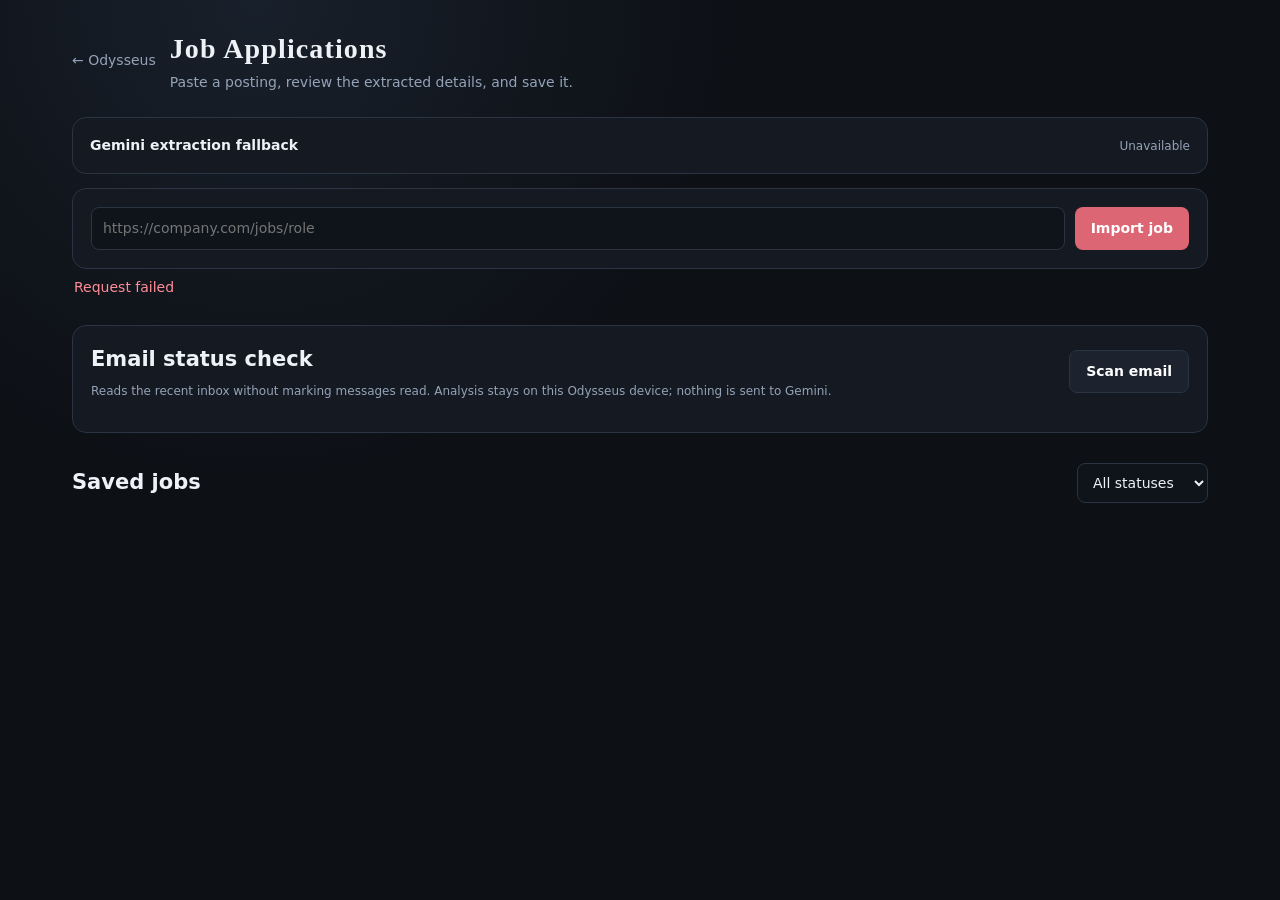
==== static/jobs.html @ eb2e96d6 "initial" ====
<!doctype html>
<html lang="en">
<head>
  <meta charset="utf-8">
  <meta name="viewport" content="width=device-width,initial-scale=1">
  <title>Jobs — Odysseus</title>
  <style>
    :root{color-scheme:dark;--bg:#0d1015;--panel:#151a22;--panel2:#1c232e;--line:#2a3442;--text:#eef2f7;--muted:#94a3b8;--accent:#dc6673;--good:#58b88b}
    *{box-sizing:border-box}body{margin:0;background:radial-gradient(circle at 20% 0,#18202b 0,transparent 35%),var(--bg);color:var(--text);font:14px/1.5 ui-sans-serif,system-ui,sans-serif;min-height:100vh}
    button,input,textarea,select{font:inherit}a{color:inherit}.shell{max-width:1180px;margin:auto;padding:28px 22px 64px}.top{display:flex;align-items:center;gap:14px;margin-bottom:24px}.back{color:var(--muted);text-decoration:none}.top h1{font-family:Georgia,serif;letter-spacing:.04em;margin:0}.top p{margin:2px 0 0;color:var(--muted)}
    .scraper,.editor,.job-card,.ai-panel,.mail-panel,.mail-card{background:rgba(21,26,34,.96);border:1px solid var(--line);border-radius:14px}.scraper{padding:18px;display:flex;gap:10px}.scraper input{flex:1}.field,input,textarea,select{width:100%;background:#0f141b;border:1px solid var(--line);color:var(--text);border-radius:8px;padding:10px 11px}textarea{min-height:150px;resize:vertical}.btn{border:0;border-radius:8px;padding:10px 16px;background:var(--accent);color:#fff;font-weight:700;cursor:pointer}.btn.secondary{background:var(--panel2);border:1px solid var(--line)}.btn:disabled{opacity:.55;cursor:wait}.message{min-height:24px;margin:8px 2px;color:var(--muted)}.message.error{color:#ff8d98}.message.ok{color:var(--good)}
    .editor{display:none;padding:20px;margin:18px 0}.editor.open{display:block}.grid{display:grid;grid-template-columns:repeat(2,minmax(0,1fr));gap:14px}.wide{grid-column:1/-1}label{display:block;color:var(--muted);font-size:12px;margin-bottom:5px}.actions{display:flex;gap:9px;justify-content:flex-end;margin-top:16px}.toolbar{display:flex;align-items:center;justify-content:space-between;margin:30px 0 12px}.toolbar h2{margin:0}.filters{display:flex;gap:8px}.filters select{width:auto}.jobs{display:grid;grid-template-columns:repeat(auto-fill,minmax(310px,1fr));gap:14px}.job-card{padding:17px}.job-card h3{margin:0 0 3px;font-size:17px}.company{color:#f3a0a9;font-weight:650}.meta{color:var(--muted);margin:9px 0;min-height:21px}.badge{display:inline-block;border:1px solid var(--line);border-radius:999px;padding:3px 8px;font-size:11px;text-transform:capitalize}.job-actions{display:flex;gap:10px;margin-top:14px}.job-actions a,.job-actions button{color:var(--muted);background:none;border:0;padding:0;cursor:pointer;text-decoration:none}.empty{color:var(--muted);padding:24px 0}.review{font-size:12px;color:#f2c96d;margin-top:10px}
    .ai-panel{padding:17px;margin-bottom:14px}.ai-panel summary{cursor:pointer;font-weight:700;list-style:none;display:flex;justify-content:space-between;align-items:center}.ai-panel summary::-webkit-details-marker{display:none}.ai-settings{margin-top:16px}.toggle-row{display:flex;align-items:center;gap:9px;margin-bottom:14px;color:var(--text)}.toggle-row input{width:auto}.key-row{display:grid;grid-template-columns:1fr auto;gap:9px}.hint{font-size:12px;color:var(--muted);margin:6px 0 0}.ai-status{font-size:12px;color:var(--muted);font-weight:400}.ai-actions{display:flex;gap:9px;justify-content:flex-end;margin-top:14px}
    .mail-panel{padding:18px;margin-top:24px}.mail-head{display:flex;align-items:center;justify-content:space-between;gap:12px}.mail-head h2{margin:0}.mail-list{display:grid;gap:10px;margin-top:14px}.mail-card{padding:15px;background:#10161e}.mail-card h3{font-size:15px;margin:0 0 3px}.mail-subject{color:var(--muted);font-size:12px}.mail-evidence{margin:10px 0;color:#d9e0ea}.mail-actions{display:flex;align-items:center;gap:9px}.mail-actions .badge{margin-right:auto}.privacy{color:var(--muted);font-size:12px;margin:6px 0 0}
    @media(max-width:700px){.scraper{flex-direction:column}.grid{grid-template-columns:1fr}.wide{grid-column:auto}.toolbar{align-items:flex-start;gap:10px;flex-direction:column}}
  </style>
</head>
<body>
  <main class="shell">
    <header class="top"><a class="back" href="/">← Odysseus</a><div><h1>Job Applications</h1><p>Paste a posting, review the extracted details, and save it.</p></div></header>
    <details class="ai-panel" id="ai-panel">
      <summary><span>Gemini extraction fallback</span><span class="ai-status" id="ai-status">Loading…</span></summary>
      <div class="ai-settings">
        <label class="toggle-row"><input type="checkbox" id="ai-enabled">Use Gemini for every job import (required)</label>
        <div class="grid">
          <div><label for="ai-model">Gemini model</label><input id="ai-model" value="gemini-2.5-flash-lite" autocomplete="off"></div>
          <div><label for="ai-key">API key</label><div class="key-row"><input id="ai-key" type="password" placeholder="Paste a new key" autocomplete="new-password"><button class="btn secondary" type="button" id="remove-ai-key">Remove</button></div><p class="hint" id="ai-key-hint">The key is encrypted on this Odysseus installation and is never shown again.</p></div>
        </div>
        <p class="hint">Only public job-page text is sent to Google. Your saved jobs, notes, email, and résumé are not included.</p>
        <div class="ai-actions"><button class="btn secondary" type="button" id="test-ai">Test connection</button><button class="btn" type="button" id="save-ai">Save AI settings</button></div>
      </div>
    </details>
    <section class="scraper" aria-label="Import a job posting">
      <input id="job-url" type="url" placeholder="https://company.com/jobs/role" autocomplete="url">
      <button class="btn" id="scrape-btn">Import job</button>
    </section>
    <div class="message" id="message" role="status" aria-live="polite"></div>
    <form class="editor" id="job-form">
      <input type="hidden" id="job-id">
      <div class="grid">
        <div><label for="external-job-id">Job ID / Requisition ID</label><input id="external-job-id"></div>
        <div><label for="company">Company</label><input id="company" required></div>
        <div><label for="title">Position</label><input id="title" required></div>
        <div><label for="location">Location</label><input id="location"></div>
        <div><label for="employment-type">Employment type</label><input id="employment-type"></div>
        <div><label for="salary">Salary</label><input id="salary"></div>
        <div><label for="status">Status</label><select id="status"><option value="saved">Saved</option><option value="applied">Applied</option><option value="interviewing">Interviewing</option><option value="offer">Offer</option><option value="rejected">Rejected</option><option value="withdrawn">Withdrawn</option></select></div>
        <div><label for="posted-at">Posted</label><input id="posted-at"></div>
        <div><label for="applied-at">Date applied</label><input id="applied-at" type="date"></div>
        <div class="wide"><label for="apply-url">Application link</label><input id="apply-url" type="url"></div>
        <div class="wide"><label for="description">Job description</label><textarea id="description"></textarea></div>
        <div class="wide"><label for="notes">Notes</label><textarea id="notes" style="min-height:80px"></textarea></div>
      </div>
      <div class="review">Review these fields before saving—job sites can publish incomplete or outdated metadata.</div>
      <div class="actions"><button type="button" class="btn secondary" id="cancel-btn">Cancel</button><button class="btn" type="submit">Save application</button></div>
    </form>
    <section class="mail-panel" aria-labelledby="mail-title">
      <div class="mail-head"><div><h2 id="mail-title">Email status check</h2><p class="privacy">Reads the recent inbox without marking messages read. Analysis stays on this Odysseus device; nothing is sent to Gemini.</p></div><button class="btn secondary" type="button" id="scan-email">Scan email</button></div>
      <div class="mail-list" id="mail-suggestions"></div>
    </section>
    <div class="toolbar"><h2>Saved jobs</h2><div class="filters"><select id="status-filter"><option value="">All statuses</option><option value="saved">Saved</option><option value="applied">Applied</option><option value="interviewing">Interviewing</option><option value="offer">Offer</option><option value="rejected">Rejected</option><option value="withdrawn">Withdrawn</option></select></div></div>
    <section class="jobs" id="jobs"></section>
  </main>
  <script type="module" src="/static/js/jobs.js"></script>
</body>
</html>
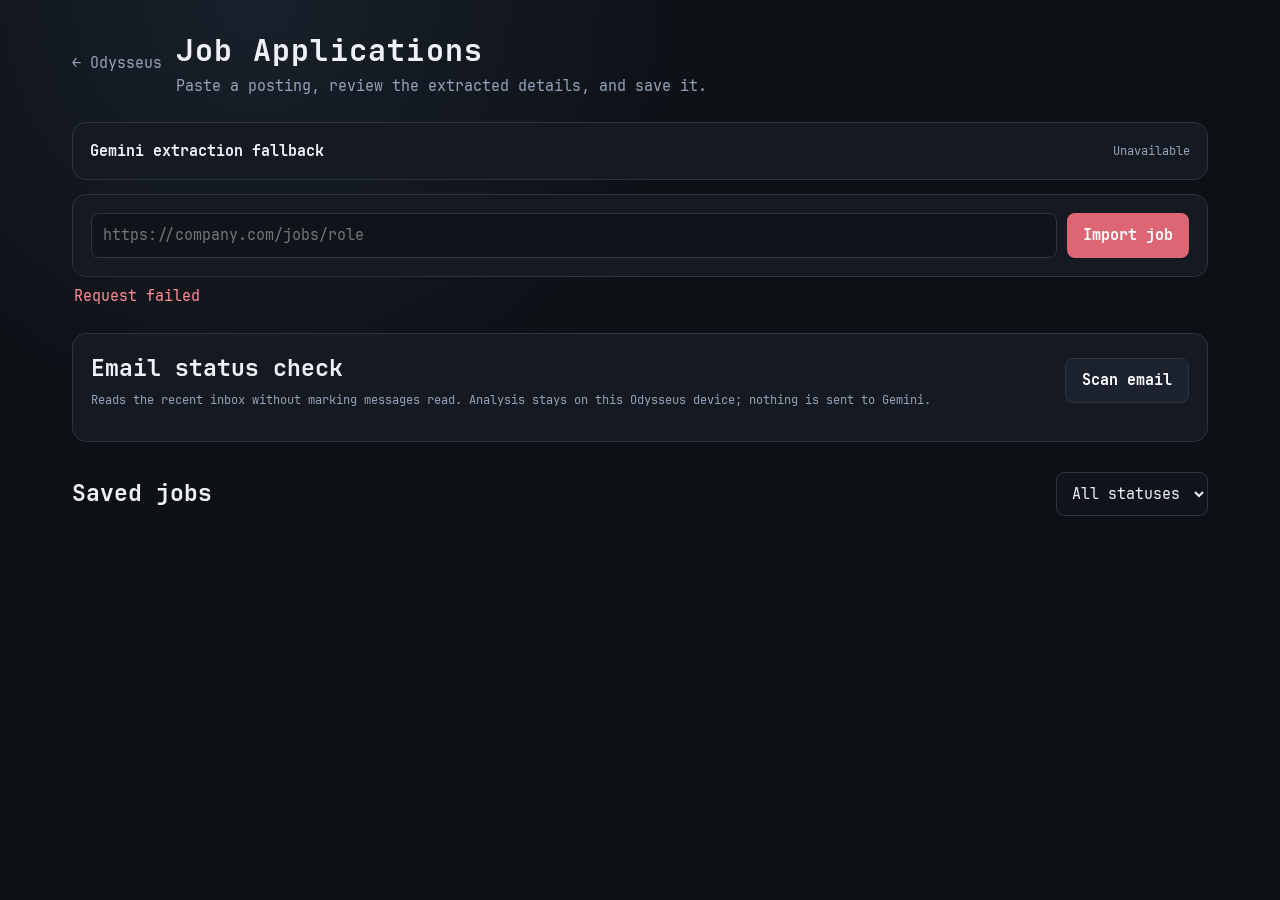
==== commit 7671cce9: "ui: enlarge typography and tool modals" ====
--- a/static/jobs.html
+++ b/static/jobs.html
@@ -4,6 +4,7 @@
   <meta charset="utf-8">
   <meta name="viewport" content="width=device-width,initial-scale=1">
   <title>Jobs — Odysseus</title>
+  <script nonce="{{CSP_NONCE}}">try { document.documentElement.classList.toggle('theme-monochrome', JSON.parse(localStorage.getItem('odysseus-theme') || 'null')?.name === 'monochrome'); } catch (_) {}</script>
   <style>
     :root{color-scheme:dark;--bg:#0d1015;--panel:#151a22;--panel2:#1c232e;--line:#2a3442;--text:#eef2f7;--muted:#94a3b8;--accent:#dc6673;--good:#58b88b}
     *{box-sizing:border-box}body{margin:0;background:radial-gradient(circle at 20% 0,#18202b 0,transparent 35%),var(--bg);color:var(--text);font:14px/1.5 ui-sans-serif,system-ui,sans-serif;min-height:100vh}
@@ -14,6 +15,8 @@
     .mail-panel{padding:18px;margin-top:24px}.mail-head{display:flex;align-items:center;justify-content:space-between;gap:12px}.mail-head h2{margin:0}.mail-list{display:grid;gap:10px;margin-top:14px}.mail-card{padding:15px;background:#10161e}.mail-card h3{font-size:15px;margin:0 0 3px}.mail-subject{color:var(--muted);font-size:12px}.mail-evidence{margin:10px 0;color:#d9e0ea}.mail-actions{display:flex;align-items:center;gap:9px}.mail-actions .badge{margin-right:auto}.privacy{color:var(--muted);font-size:12px;margin:6px 0 0}
     @media(max-width:700px){.scraper{flex-direction:column}.grid{grid-template-columns:1fr}.wide{grid-column:auto}.toolbar{align-items:flex-start;gap:10px;flex-direction:column}}
   </style>
+  <link rel="stylesheet" href="/static/css/theme-monochrome.css?v=20261105monochrome5">
+  <link rel="stylesheet" href="/static/css/19-typography.css?v=20261106jetbrains1">
 </head>
 <body>
   <main class="shell">
--- a/static/css/theme-monochrome.css
+++ b/static/css/theme-monochrome.css
@@ -0,0 +1,55 @@
+/* Monochrome: square geometry and high contrast selected controls. */
+:root.theme-monochrome {
+  color-scheme: dark;
+  --color-accent: #ffffff;
+  --color-brand-blue: #ffffff;
+  --color-link-hover: #ffffff;
+  --panel2: #101010;
+  --line: #ffffff;
+  --text: #ffffff;
+  --muted: #bcbcbc;
+  --good: #bcbcbc;
+}
+
+:root.theme-monochrome,
+:root.theme-monochrome *,
+:root.theme-monochrome *::before,
+:root.theme-monochrome *::after {
+  border-radius: 0 !important;
+}
+
+/* White fills need black labels, including the dashboard's primary action. */
+:root.theme-monochrome .mini-calendar .day.today,
+:root.theme-monochrome .dashboard-action.primary,
+:root.theme-monochrome .admin-btn-sm:hover,
+:root.theme-monochrome .cookbook-btn:hover,
+:root.theme-monochrome .cookbook-saved-save:hover,
+:root.theme-monochrome .memory-used-pill:hover,
+:root.theme-monochrome .confirm-btn-secondary:hover {
+  color: #000000 !important;
+}
+
+/* Keep the dashboard widget's controls monochrome. */
+:root.theme-monochrome .dashboard-chat-greeting,
+:root.theme-monochrome .dashboard-chat-form button,
+:root.theme-monochrome .dashboard-chat-form button:hover {
+  background: #ffffff !important;
+  color: #000000 !important;
+}
+
+/* Jobs and package tracker are standalone pages with their own color tokens. */
+:root.theme-monochrome body { background: #000000; }
+:root.theme-monochrome .scraper,
+:root.theme-monochrome .editor,
+:root.theme-monochrome .job-card,
+:root.theme-monochrome .ai-panel,
+:root.theme-monochrome .mail-panel,
+:root.theme-monochrome .mail-card,
+:root.theme-monochrome .panel,
+:root.theme-monochrome .package { background: #0a0a0a; }
+:root.theme-monochrome .field,
+:root.theme-monochrome input,
+:root.theme-monochrome textarea,
+:root.theme-monochrome select { background: #000000; color: #ffffff; }
+:root.theme-monochrome .btn { background: #575757; color: #ffffff; border: 1px solid #ffffff; }
+:root.theme-monochrome .btn.secondary { background: #0a0a0a; }
--- a/static/css/19-typography.css
+++ b/static/css/19-typography.css
@@ -0,0 +1,92 @@
+/* Odysseus typography scale — self-hosted so the UI remains private/offline. */
+@font-face {
+  font-family: 'JetBrains Mono';
+  font-style: normal;
+  font-weight: 400;
+  font-display: swap;
+  src: url('/static/fonts/JetBrainsMono-Regular.ttf') format('truetype');
+}
+@font-face {
+  font-family: 'JetBrains Mono';
+  font-style: normal;
+  font-weight: 500;
+  font-display: swap;
+  src: url('/static/fonts/JetBrainsMono-Medium.ttf') format('truetype');
+}
+@font-face {
+  font-family: 'JetBrains Mono';
+  font-style: normal;
+  font-weight: 600;
+  font-display: swap;
+  src: url('/static/fonts/JetBrainsMono-SemiBold.ttf') format('truetype');
+}
+@font-face {
+  font-family: 'JetBrains Mono';
+  font-style: normal;
+  font-weight: 700;
+  font-display: swap;
+  src: url('/static/fonts/JetBrainsMono-Bold.ttf') format('truetype');
+}
+
+:root {
+  --font-family: 'JetBrains Mono', ui-monospace, monospace;
+  --mono: 'JetBrains Mono', ui-monospace, monospace;
+  --code-font: 'JetBrains Mono', ui-monospace, monospace;
+  font-size: 17px;
+}
+
+body,
+body * {
+  font-family: 'JetBrains Mono', ui-monospace, monospace !important;
+}
+
+body {
+  font-size: 15px !important;
+}
+
+#sidebar,
+.icon-rail,
+.dashboard-shell {
+  font-size: 14px !important;
+}
+
+#sidebar .list-item,
+#sidebar .section-title,
+.icon-rail-btn {
+  font-size: 14px !important;
+}
+
+.modal-content,
+.notes-pane,
+.search-popup {
+  font-size: 15px !important;
+}
+
+.modal-header h4,
+.notes-pane-title {
+  font-size: 18px !important;
+  line-height: 1.35 !important;
+}
+
+.modal-content :is(button, input, textarea, select),
+.notes-pane :is(button, input, textarea, select),
+.search-popup :is(button, input, textarea, select) {
+  font-size: 14px !important;
+}
+
+pre,
+code,
+.hljs {
+  font-size: 13px !important;
+}
+
+@media (max-width: 768px) {
+  :root { font-size: 16px; }
+  body { font-size: 14px !important; }
+  #sidebar,
+  .icon-rail,
+  .dashboard-shell,
+  .modal-content,
+  .notes-pane,
+  .search-popup { font-size: 14px !important; }
+}
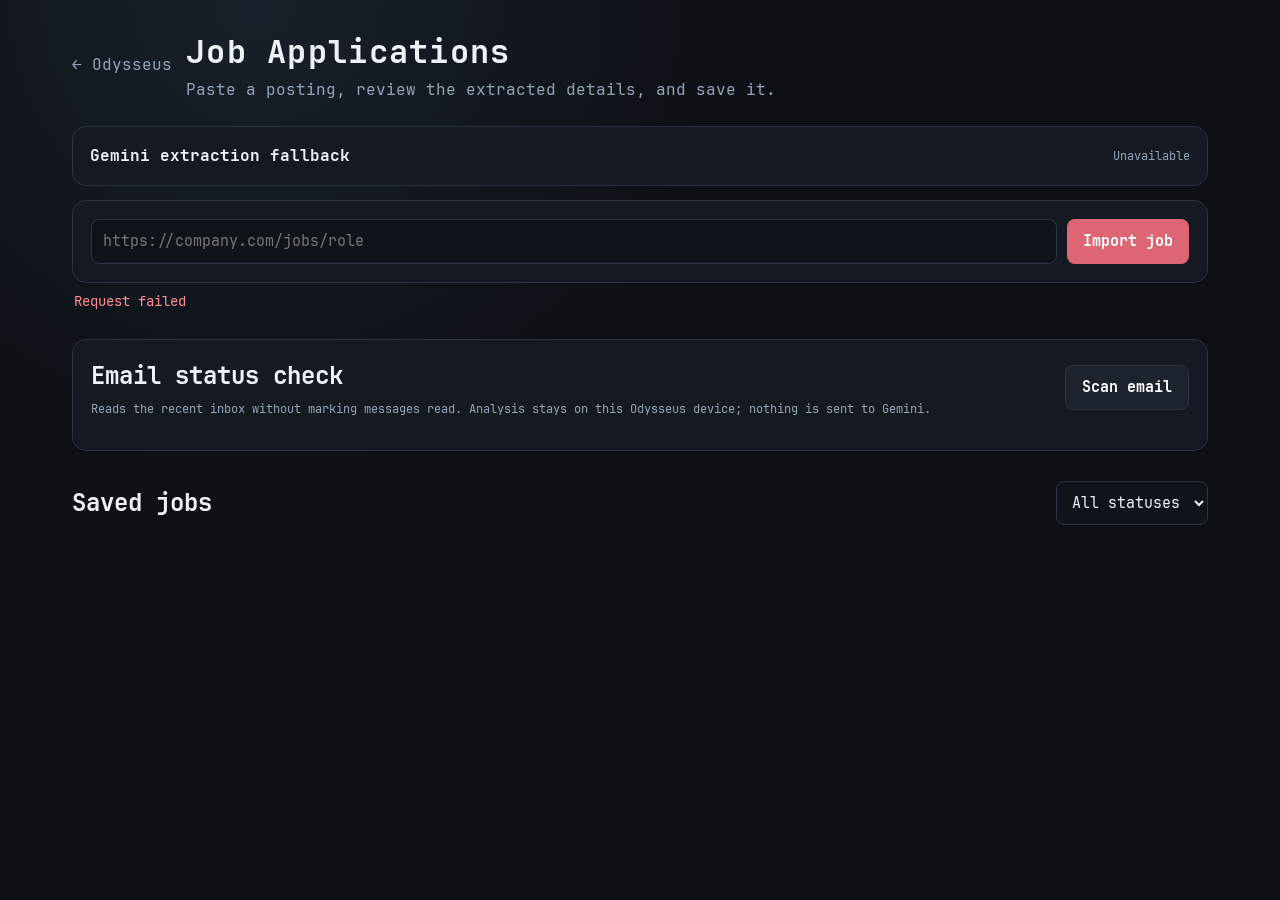
==== commit 19c11a60: "fix(ui): apply a consistent readable type scale" ====
--- a/static/jobs.html
+++ b/static/jobs.html
@@ -16,7 +16,7 @@
     @media(max-width:700px){.scraper{flex-direction:column}.grid{grid-template-columns:1fr}.wide{grid-column:auto}.toolbar{align-items:flex-start;gap:10px;flex-direction:column}}
   </style>
   <link rel="stylesheet" href="/static/css/theme-monochrome.css?v=20261105monochrome5">
-  <link rel="stylesheet" href="/static/css/19-typography.css?v=20261106jetbrains1">
+  <link rel="stylesheet" href="/static/css/19-typography.css?v=20261106typescale2">
 </head>
 <body>
   <main class="shell">
--- a/static/css/19-typography.css
+++ b/static/css/19-typography.css
@@ -32,6 +32,11 @@
   --font-family: 'JetBrains Mono', ui-monospace, monospace;
   --mono: 'JetBrains Mono', ui-monospace, monospace;
   --code-font: 'JetBrains Mono', ui-monospace, monospace;
+  --od-text-xs: 12px;
+  --od-text-sm: 14px;
+  --od-text-md: 16px;
+  --od-text-lg: 18px;
+  --od-text-xl: 22px;
   font-size: 17px;
 }
 
@@ -41,37 +46,96 @@
 }
 
 body {
-  font-size: 15px !important;
+  font-size: var(--od-text-md) !important;
 }
 
 #sidebar,
 .icon-rail,
 .dashboard-shell {
-  font-size: 14px !important;
+  font-size: var(--od-text-md) !important;
 }
 
 #sidebar .list-item,
 #sidebar .section-title,
 .icon-rail-btn {
+  font-size: 15px !important;
+  line-height: 1.4 !important;
+}
+
+#sidebar .list-item {
+  min-height: 34px !important;
+  padding-top: 6px !important;
+  padding-bottom: 6px !important;
+}
+
+#sidebar .section-header-flex {
+  height: 36px !important;
+}
+
+#sidebar .list-item > svg,
+#sidebar .section-icon,
+#sidebar .sidebar-action-icon {
+  width: 16px !important;
+  height: 16px !important;
+}
+
+/* Sidebar rows used to shrink their child spans back to 9.75px after the row
+   itself was enlarged. Set every visible label explicitly so the whole nav
+   follows one scale. */
+#sidebar .list-item .grow,
+#sidebar .list-item > span:not(.sidebar-notif-dot),
+#sidebar .section-header-flex :is(h4, .section-title),
+#sidebar .models-row > span,
+#sidebar .sidebar-footer,
+#sidebar .sidebar-footer * {
+  font-size: 15px !important;
+  line-height: 1.4 !important;
+}
+
+#sidebar .list-item-plus-label,
+#sidebar .folder-count,
+#sidebar .session-show-more-btn {
+  font-size: var(--od-text-xs) !important;
+}
+
+#sidebar .sidebar-user-bar,
+#sidebar .sidebar-user-bar * {
+  font-size: 14px !important;
+}
+
+.chat-top-bar,
+.chat-top-bar :is(span, button, a, div) {
   font-size: 14px !important;
 }
 
 .modal-content,
 .notes-pane,
 .search-popup {
-  font-size: 15px !important;
+  font-size: var(--od-text-md) !important;
 }
 
 .modal-header h4,
 .notes-pane-title {
-  font-size: 18px !important;
+  font-size: 20px !important;
   line-height: 1.35 !important;
 }
 
 .modal-content :is(button, input, textarea, select),
 .notes-pane :is(button, input, textarea, select),
 .search-popup :is(button, input, textarea, select) {
-  font-size: 14px !important;
+  font-size: 15px !important;
+}
+
+.modal-content :is(label, p, li, td, th),
+.notes-pane :is(label, p, li, td, th),
+.search-popup :is(label, p, li, td, th) {
+  font-size: var(--od-text-sm) !important;
+}
+
+.modal-content :is(small, .hint, .meta, .muted),
+.notes-pane :is(small, .hint, .meta, .muted),
+.search-popup :is(small, .hint, .meta, .muted) {
+  font-size: 13px !important;
 }
 
 pre,
@@ -80,13 +144,142 @@
   font-size: 13px !important;
 }
 
+body small {
+  font-size: 13px !important;
+}
+
+body label {
+  font-size: 14px !important;
+}
+
+/* Dashboard type scale. These components used fixed 8–12px values, so merely
+   enlarging the root left most of the page unchanged. */
+.dashboard-eyebrow,
+.card-kicker {
+  font-size: 13px !important;
+}
+
+.dashboard-hero h2 {
+  font-size: clamp(42px, 4vw, 58px) !important;
+  line-height: 1.08 !important;
+}
+
+.dashboard-subtitle {
+  font-size: 17px !important;
+  line-height: 1.5 !important;
+}
+
+.dashboard-action,
+.dashboard-shortcuts :is(a, button) {
+  font-size: 15px !important;
+}
+
+.dashboard-stats span {
+  font-size: 14px !important;
+}
+
+.dashboard-stats strong {
+  font-size: 34px !important;
+}
+
+.dashboard-stats small {
+  font-size: 13px !important;
+}
+
+.dashboard-card h3 {
+  font-size: 19px !important;
+}
+
+.card-link {
+  font-size: 14px !important;
+}
+
+.mini-calendar .month-label {
+  font-size: 16px !important;
+}
+
+.mini-calendar .dow {
+  font-size: 12px !important;
+}
+
+.mini-calendar .day {
+  font-size: 14px !important;
+}
+
+.event-date strong {
+  font-size: 18px !important;
+}
+
+.event-date span {
+  font-size: 11px !important;
+}
+
+.row-copy strong {
+  font-size: 15px !important;
+  line-height: 1.4 !important;
+}
+
+.row-copy small {
+  font-size: 13px !important;
+  line-height: 1.4 !important;
+}
+
+.stage-icon {
+  font-size: 15px !important;
+}
+
+.status-pill {
+  font-size: 12px !important;
+}
+
+.dashboard-empty,
+.dashboard-loading {
+  font-size: 14px !important;
+  line-height: 1.5 !important;
+}
+
+.dashboard-chat-header strong {
+  font-size: 16px !important;
+}
+
+.dashboard-chat-header a {
+  font-size: 14px !important;
+}
+
+.dashboard-chat-greeting {
+  font-size: 16px !important;
+}
+
+.dashboard-chat-form input {
+  font-size: 15px !important;
+}
+
+#chat-page-welcome .chat-nobody-hint {
+  font-size: 14px !important;
+}
+
+/* Jobs and Packages are rendered in same-origin modal frames. */
+main.shell {
+  font-size: var(--od-text-md) !important;
+}
+
+main.shell :is(label, .hint, .message, .meta, .tracking, .company, .carrier) {
+  font-size: var(--od-text-sm) !important;
+}
+
+main.shell :is(button, input, textarea, select) {
+  font-size: 15px !important;
+}
+
 @media (max-width: 768px) {
   :root { font-size: 16px; }
-  body { font-size: 14px !important; }
+  body { font-size: 15px !important; }
   #sidebar,
   .icon-rail,
   .dashboard-shell,
   .modal-content,
   .notes-pane,
-  .search-popup { font-size: 14px !important; }
-}
+  .search-popup { font-size: 15px !important; }
+
+  .dashboard-hero h2 { font-size: clamp(36px, 11vw, 48px) !important; }
+}
